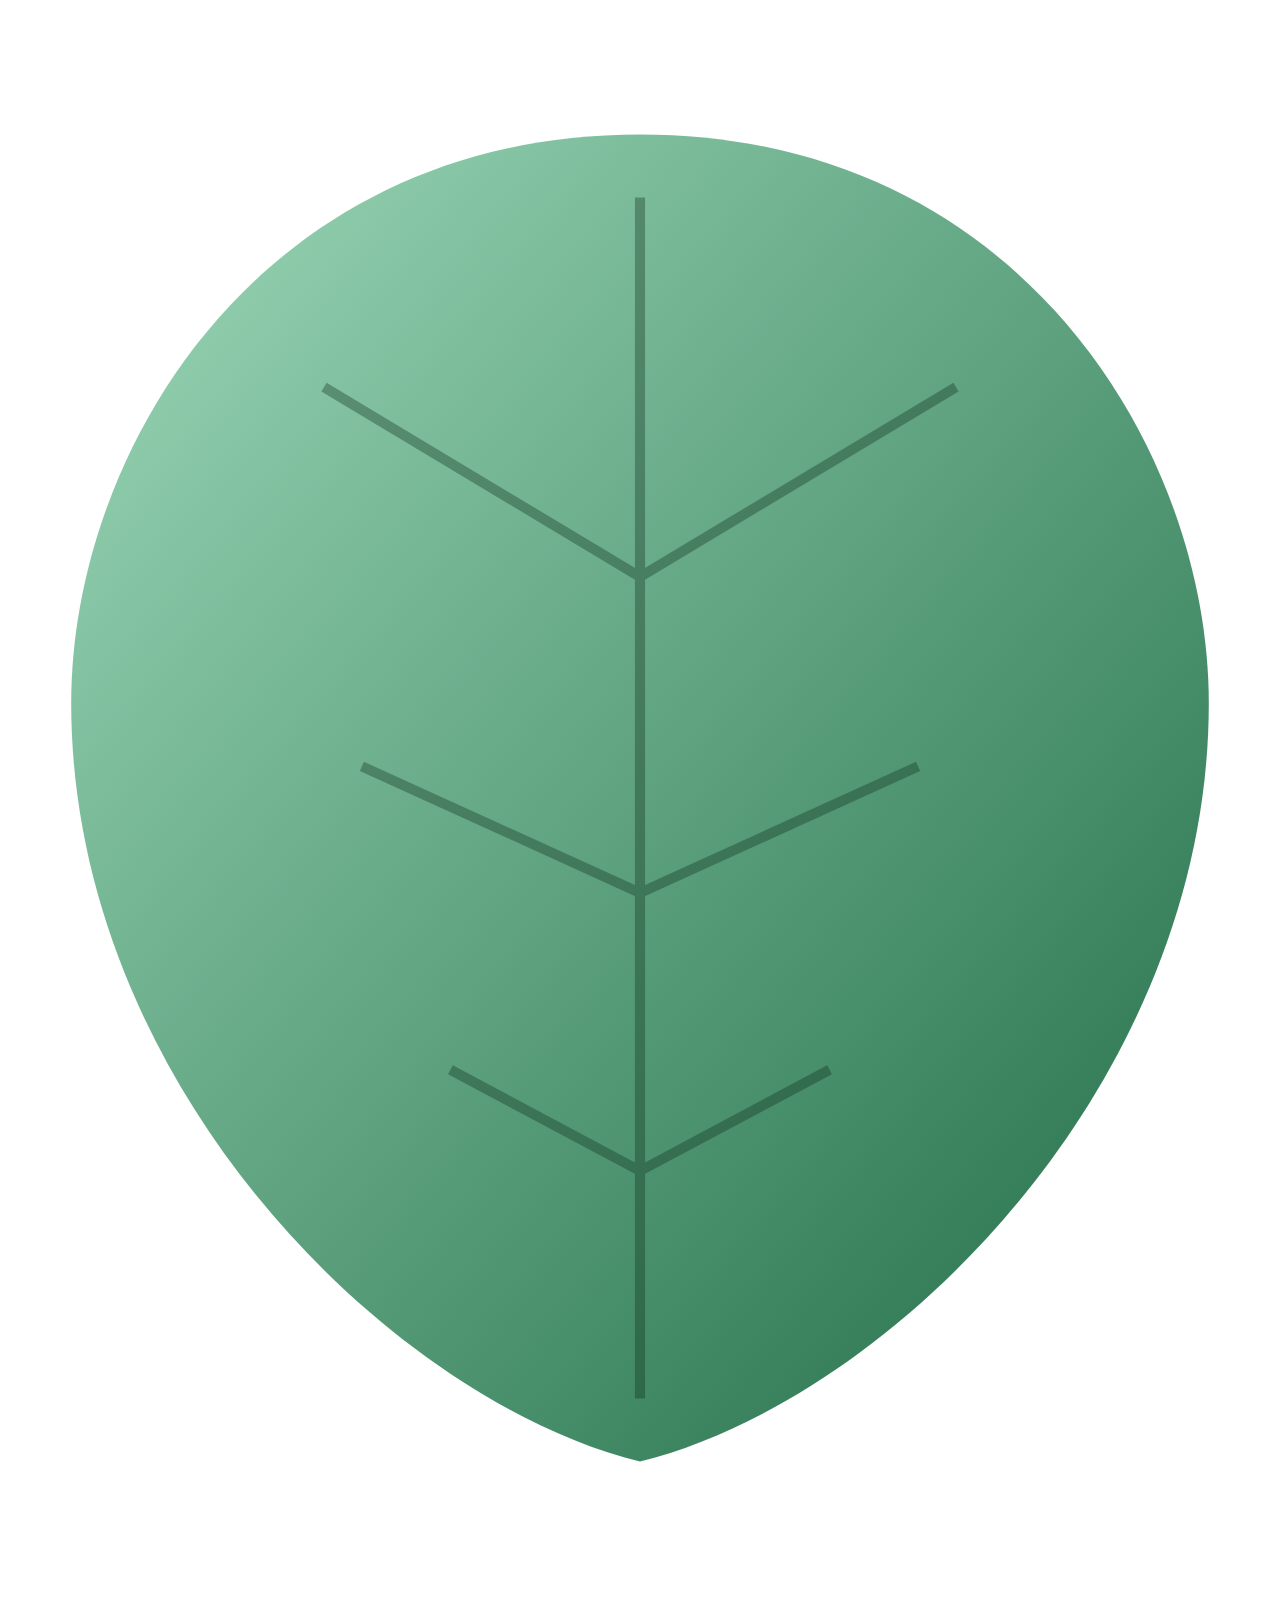
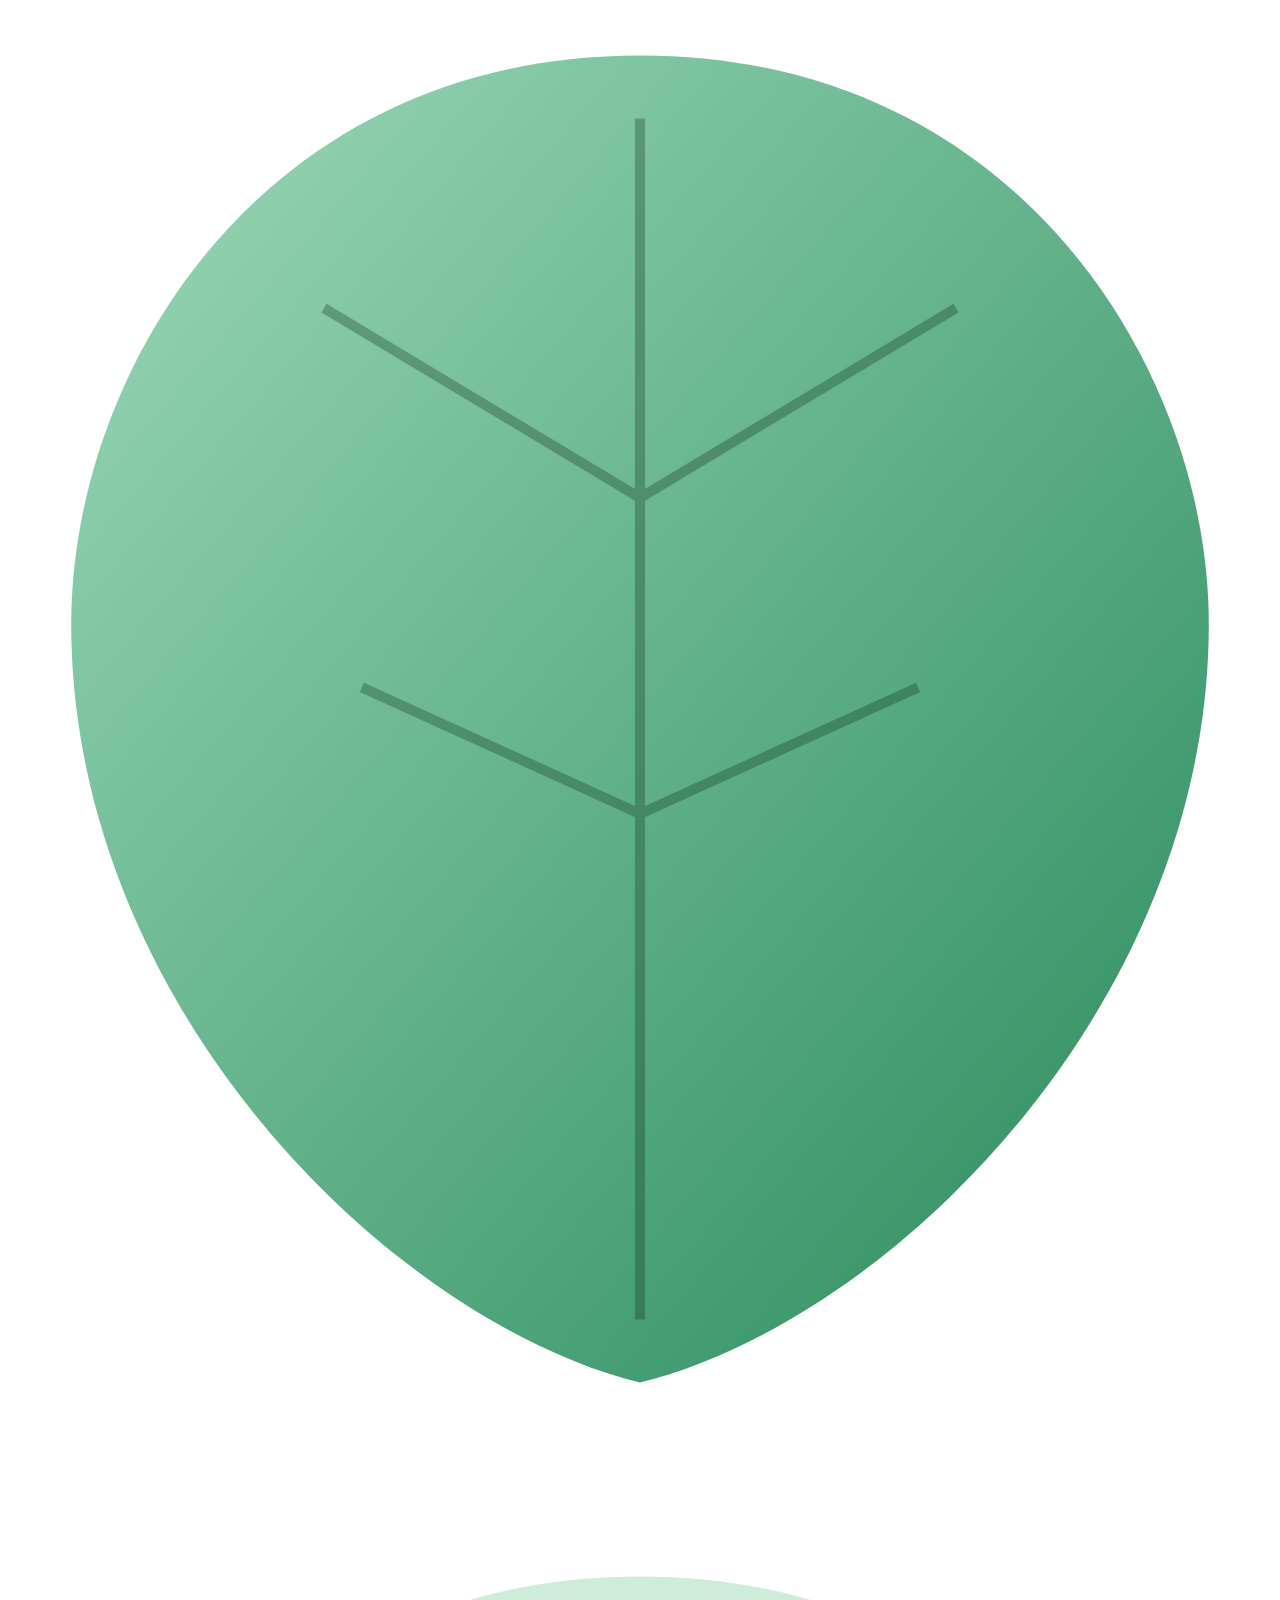
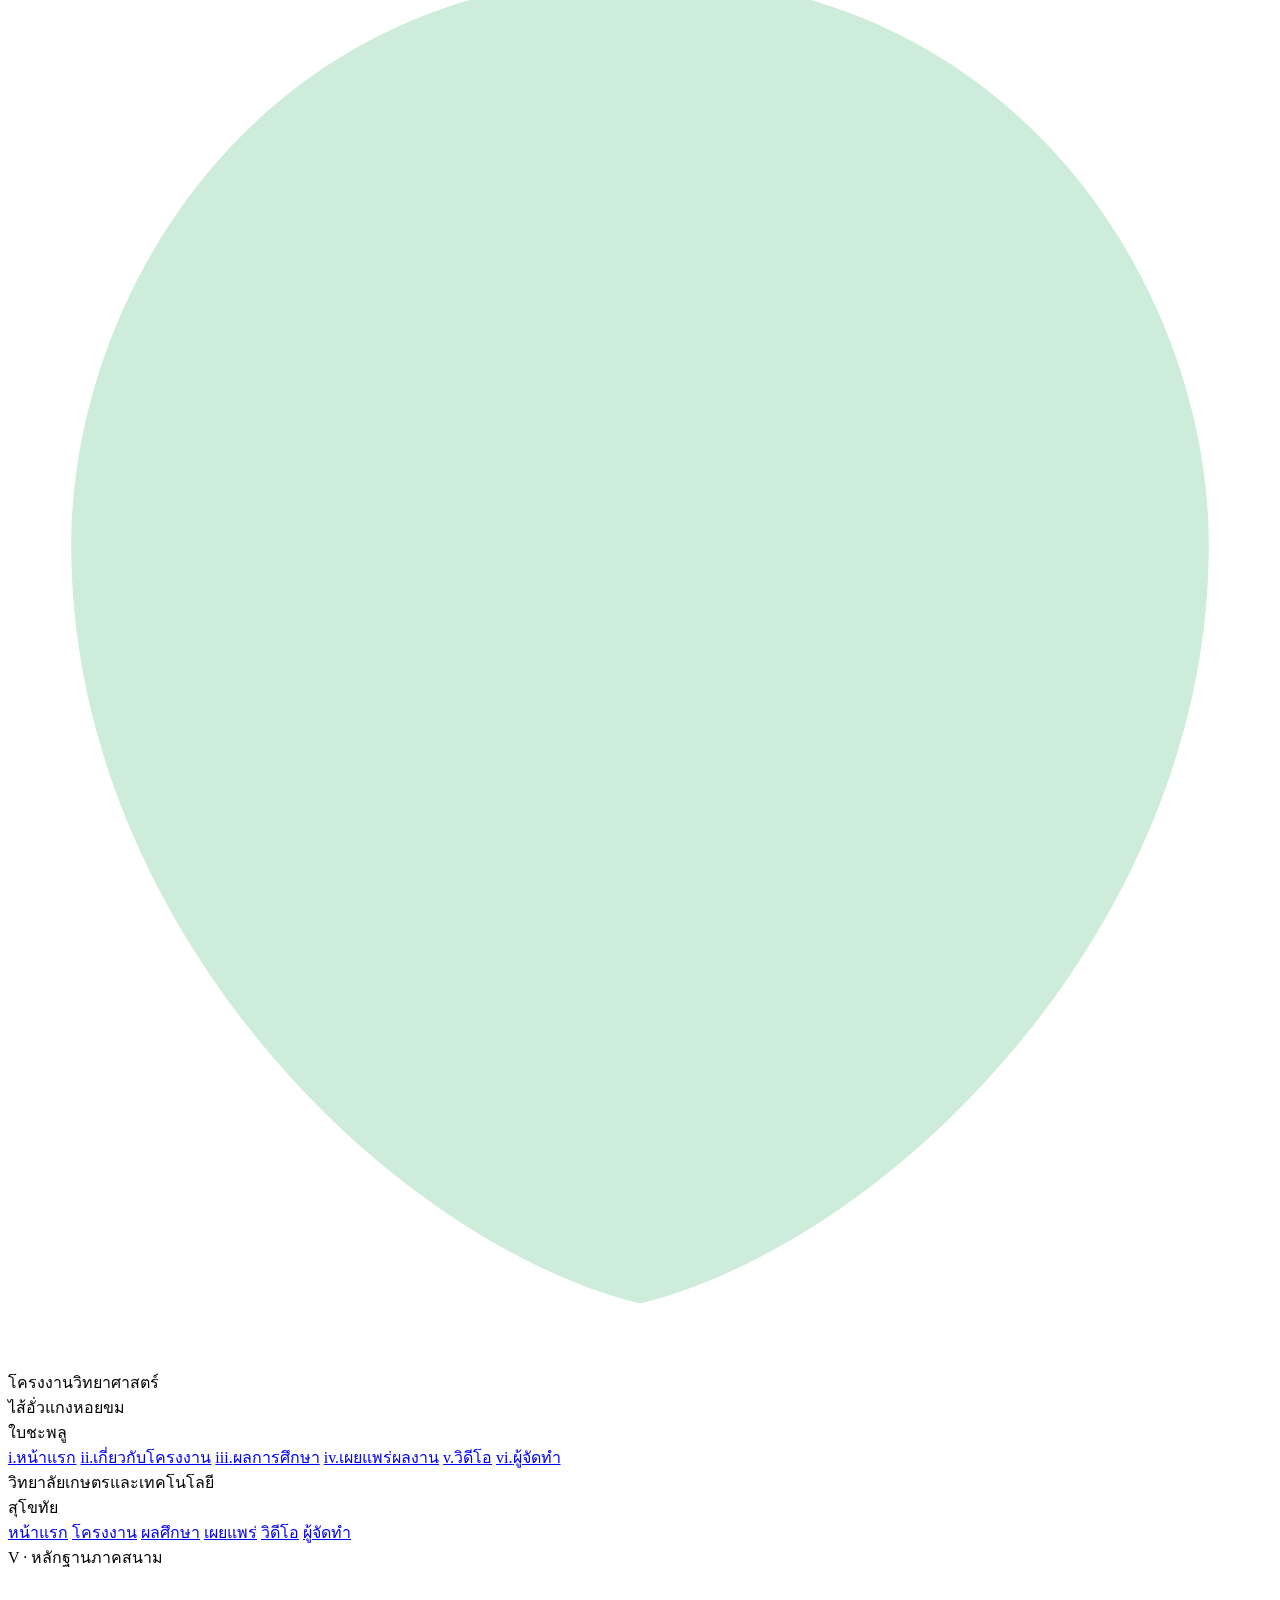
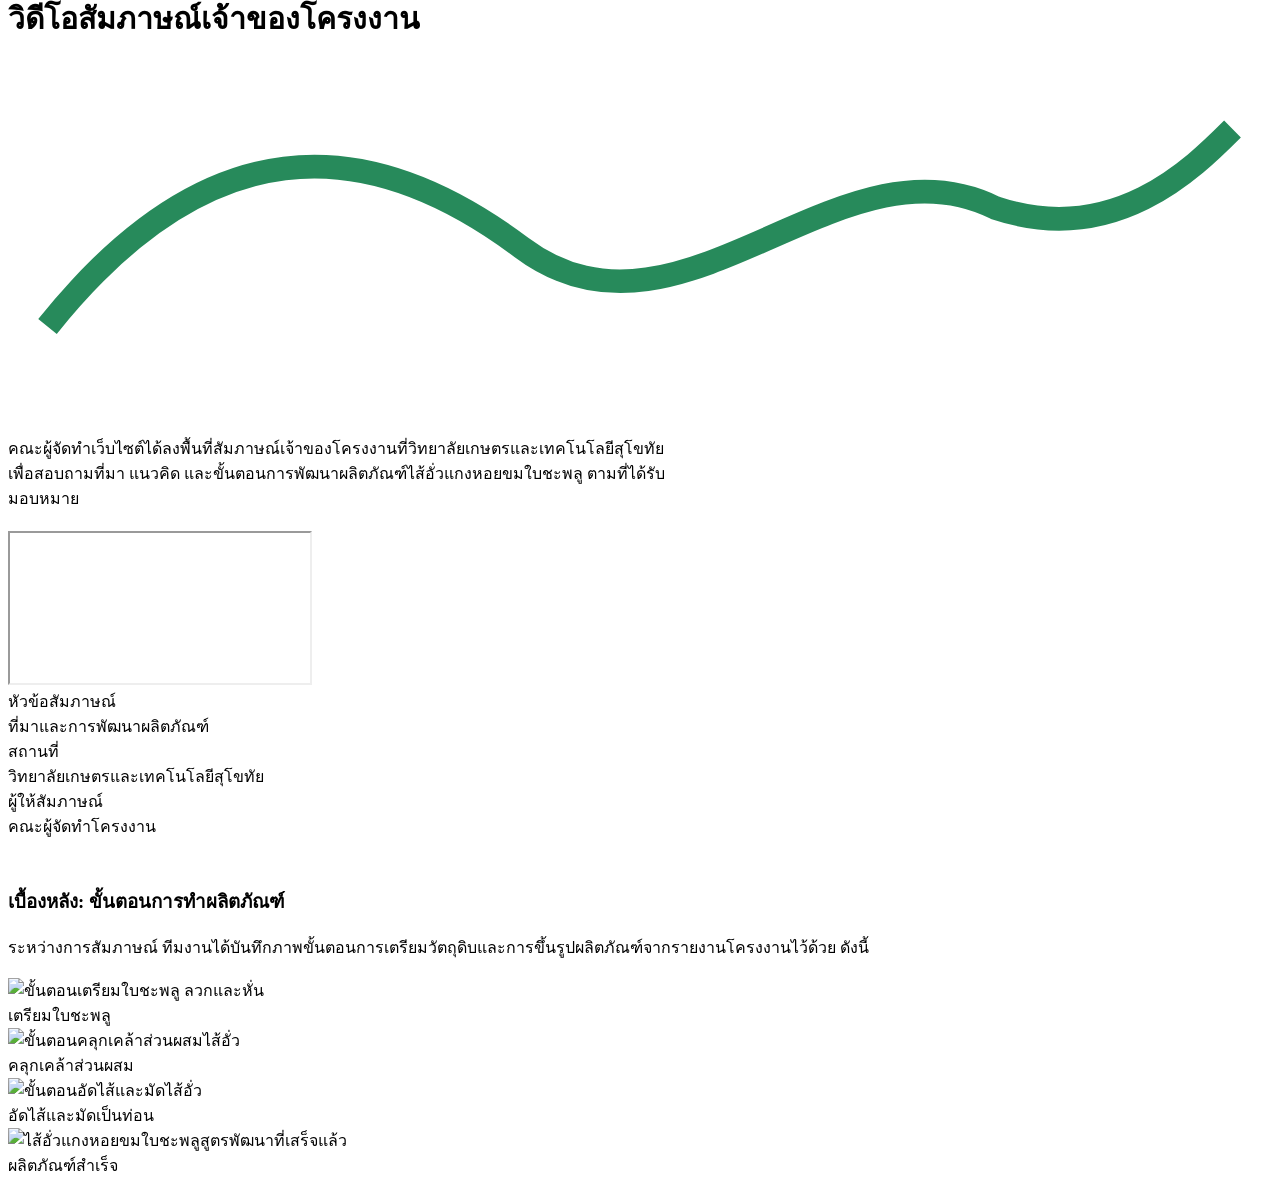
==== video.html @ ed84343a "Add files via upload" ====
<!DOCTYPE html>
<html lang="th">
<head>
<meta charset="UTF-8">
<meta name="viewport" content="width=device-width, initial-scale=1.0">
<title>วิดีโอสัมภาษณ์ — การพัฒนาผลิตภัณฑ์ไส้อั่วแกงหอยขมใบชะพลู</title>
<link rel="preconnect" href="https://fonts.googleapis.com">
<link rel="preconnect" href="https://fonts.gstatic.com" crossorigin>
<link rel="icon" href="images/logo.png" type="image/png">
<link href="https://fonts.googleapis.com/css2?family=Taviraj:wght@300;400;500;600&family=Sarabun:wght@300;400;500;600&family=Cormorant+Garamond:ital@1&display=swap" rel="stylesheet">
<link rel="stylesheet" href="css/style.css">
</head>
<body>

<div class="bg-wash"></div>

<div class="leaf-field">
  <svg class="leaf l1" viewBox="0 0 100 120" xmlns="http://www.w3.org/2000/svg">
    <defs><linearGradient id="lg1" x1="0" y1="0" x2="1" y2="1">
      <stop offset="0%" stop-color="#9dd9ba"/><stop offset="100%" stop-color="#1f6b45"/>
    </linearGradient></defs>
    <path d="M50,10 C20,10 5,35 5,55 C5,85 30,110 50,115 C70,110 95,85 95,55 C95,35 80,10 50,10 Z" fill="url(#lg1)"/>
    <path d="M50,15 L50,110 M50,45 L25,30 M50,45 L75,30 M50,70 L28,60 M50,70 L72,60 M50,92 L35,84 M50,92 L65,84" stroke="#0c2b1c" stroke-width="0.8" fill="none" opacity="0.35"/>
  </svg>
  <svg class="leaf l2" viewBox="0 0 100 120" xmlns="http://www.w3.org/2000/svg">
    <defs><linearGradient id="lg2" x1="0" y1="0" x2="1" y2="1">
      <stop offset="0%" stop-color="#9dd9ba"/><stop offset="100%" stop-color="#278a5b"/>
    </linearGradient></defs>
    <path d="M50,10 C20,10 5,35 5,55 C5,85 30,110 50,115 C70,110 95,85 95,55 C95,35 80,10 50,10 Z" fill="url(#lg2)"/>
    <path d="M50,15 L50,110 M50,45 L25,30 M50,45 L75,30 M50,70 L28,60 M50,70 L72,60" stroke="#0c2b1c" stroke-width="0.8" fill="none" opacity="0.3"/>
  </svg>
  <svg class="leaf l3" viewBox="0 0 100 120" xmlns="http://www.w3.org/2000/svg">
    <path d="M50,10 C20,10 5,35 5,55 C5,85 30,110 50,115 C70,110 95,85 95,55 C95,35 80,10 50,10 Z" fill="#cdecda"/>
  </svg>
</div>

<div class="shell">
  <nav class="rail">
    <div class="brand">
      <div class="brand-mark">โครงงานวิทยาศาสตร์</div>
      <div class="brand-name">ไส้อั่วแกงหอยขม<br>ใบชะพลู</div>
    </div>
    <div class="nav">
      <a class="nav-item" href="index.html"><span class="idx">i.</span>หน้าแรก</a>
      <a class="nav-item" href="about.html"><span class="idx">ii.</span>เกี่ยวกับโครงงาน</a>
      <a class="nav-item" href="results.html"><span class="idx">iii.</span>ผลการศึกษา</a>
      <a class="nav-item" href="exhibition.html"><span class="idx">iv.</span>เผยแพร่ผลงาน</a>
      <a class="nav-item" href="video.html"><span class="idx">v.</span>วิดีโอ</a>
      <a class="nav-item" href="credits.html"><span class="idx">vi.</span>ผู้จัดทำ</a>
    </div>
    <div class="rail-foot">วิทยาลัยเกษตรและเทคโนโลยี<br>สุโขทัย</div>
  </nav>

  <div class="mobile-nav">
    <a href="index.html"><span class="dot"></span>หน้าแรก</a>
    <a href="about.html"><span class="dot"></span>โครงงาน</a>
    <a href="results.html"><span class="dot"></span>ผลศึกษา</a>
    <a href="exhibition.html"><span class="dot"></span>เผยแพร่</a>
    <a href="video.html"><span class="dot"></span>วิดีโอ</a>
    <a href="credits.html"><span class="dot"></span>ผู้จัดทำ</a>
  </div>

  <main class="main">
    <section class="page">
      <div class="eyebrow">V · หลักฐานภาคสนาม</div>
      <h2 style="font-size:30px;margin-bottom:8px;">วิดีโอสัมภาษณ์เจ้าของโครงงาน</h2>
      <div class="vine"><svg viewBox="0 0 64 18"><path d="M2,14 C10,4 18,4 26,10 C34,16 42,4 50,8 C56,10 60,6 62,4" stroke="#278a5b" stroke-width="1.2" fill="none"/></svg><div class="rule"></div></div>
      <p style="margin-top:26px;max-width:680px;">คณะผู้จัดทำเว็บไซต์ได้ลงพื้นที่สัมภาษณ์เจ้าของโครงงานที่วิทยาลัยเกษตรและเทคโนโลยีสุโขทัย เพื่อสอบถามที่มา แนวคิด และขั้นตอนการพัฒนาผลิตภัณฑ์ไส้อั่วแกงหอยขมใบชะพลู ตามที่ได้รับมอบหมาย</p>

      <div class="video-wrap" style="margin-top:20px;">
        <iframe src="https://www.youtube.com/embed/HbQlvgHw2xU" title="วิดีโอสัมภาษณ์ — ไส้อั่วแกงหอยขมใบชะพลู" allow="accelerometer; autoplay; clipboard-write; encrypted-media; gyroscope; picture-in-picture" allowfullscreen></iframe>
      </div>

      <div class="video-meta">
        <div class="meta-box"><div class="lbl">หัวข้อสัมภาษณ์</div><div class="val">ที่มาและการพัฒนาผลิตภัณฑ์</div></div>
        <div class="meta-box"><div class="lbl">สถานที่</div><div class="val">วิทยาลัยเกษตรและเทคโนโลยีสุโขทัย</div></div>
        <div class="meta-box"><div class="lbl">ผู้ให้สัมภาษณ์</div><div class="val">คณะผู้จัดทำโครงงาน</div></div>
      </div>

      <div class="section" style="margin-top:48px;">
        <div class="section-head"><h3>เบื้องหลัง: ขั้นตอนการทำผลิตภัณฑ์</h3></div>
        <p>ระหว่างการสัมภาษณ์ ทีมงานได้บันทึกภาพขั้นตอนการเตรียมวัตถุดิบและการขึ้นรูปผลิตภัณฑ์จากรายงานโครงงานไว้ด้วย ดังนี้</p>
        <div class="img-row" style="margin-top:18px;">
          <div class="figure"><img src="images/prep-leaf.png" alt="ขั้นตอนเตรียมใบชะพลู ลวกและหั่น"><div class="cap">เตรียมใบชะพลู</div></div>
          <div class="figure"><img src="images/prep-mix.png" alt="ขั้นตอนคลุกเคล้าส่วนผสมไส้อั่ว"><div class="cap">คลุกเคล้าส่วนผสม</div></div>
          <div class="figure"><img src="images/prep-stuff.png" alt="ขั้นตอนอัดไส้และมัดไส้อั่ว"><div class="cap">อัดไส้และมัดเป็นท่อน</div></div>
          <div class="figure"><img src="images/prep-result.png" alt="ไส้อั่วแกงหอยขมใบชะพลูสูตรพัฒนาที่เสร็จแล้ว"><div class="cap">ผลิตภัณฑ์สำเร็จ</div></div>
        </div>
      </div>
    </section>
  </main>
</div>

<script src="js/main.js"></script>
</body>
</html>
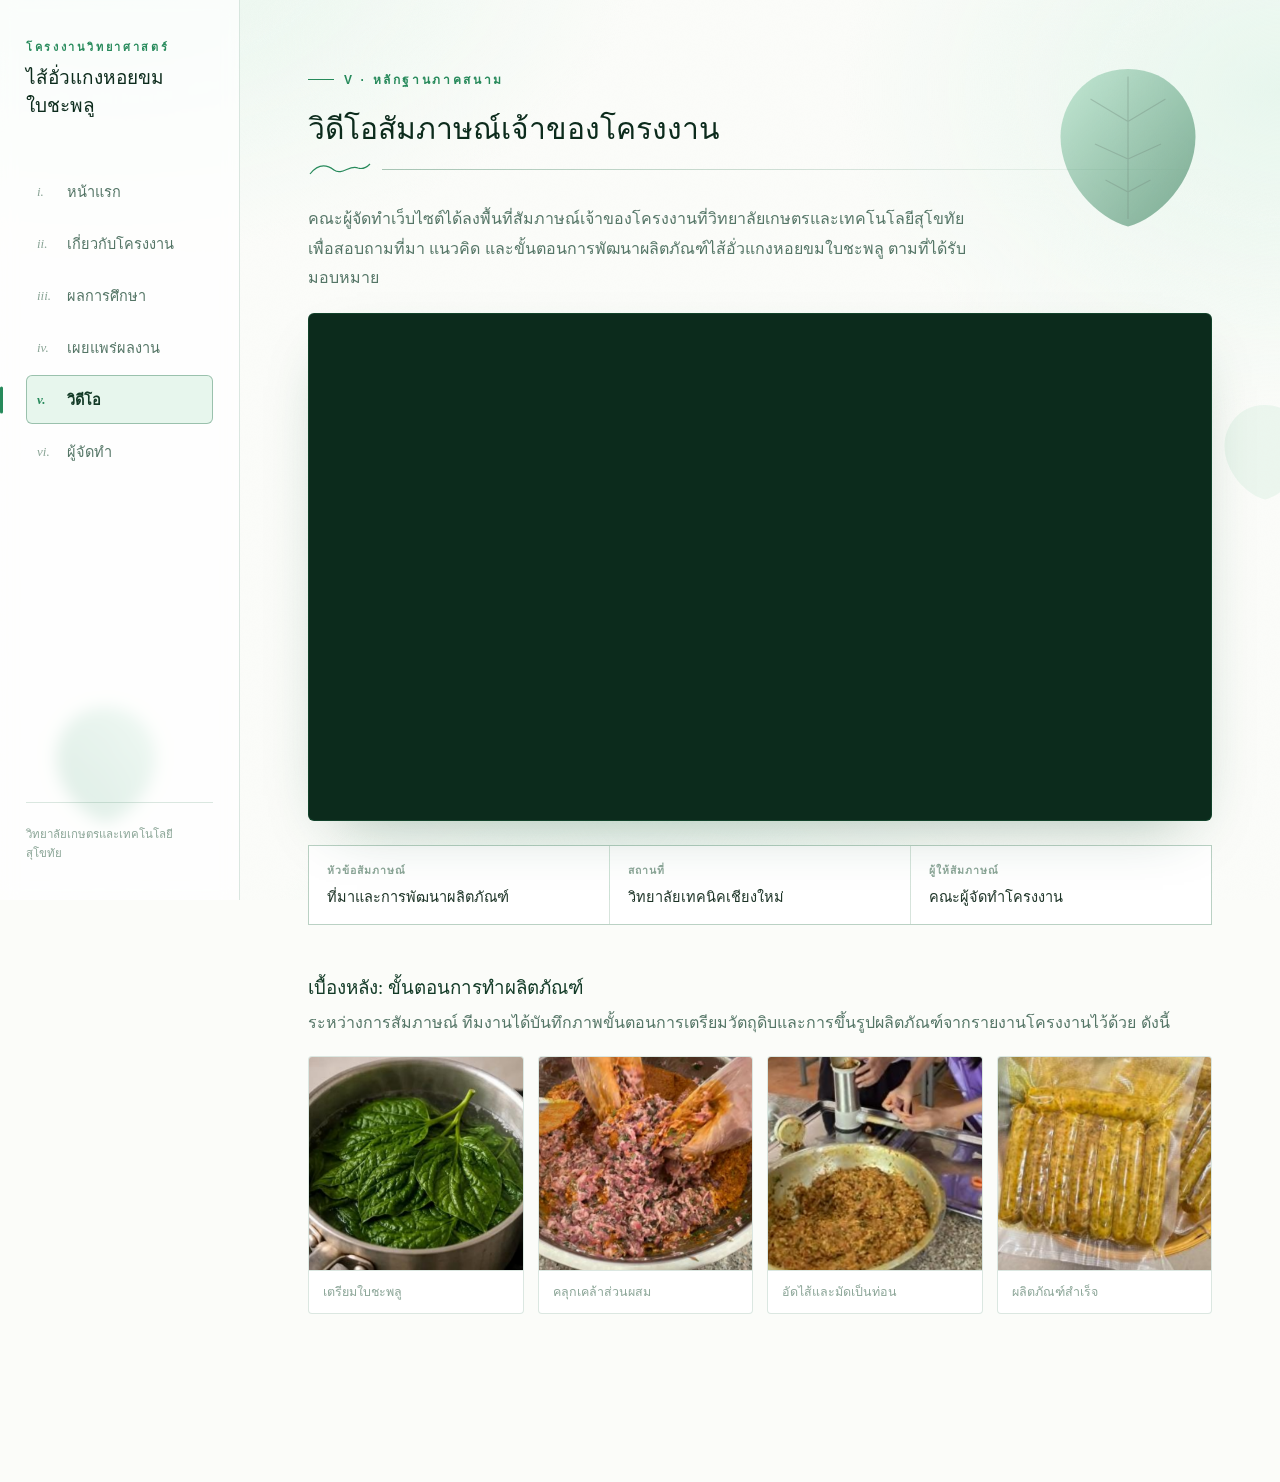
==== commit 8882c8ad: "Update video.html" ====
--- a/video.html
+++ b/video.html
@@ -73,7 +73,7 @@
 
       <div class="video-meta">
         <div class="meta-box"><div class="lbl">หัวข้อสัมภาษณ์</div><div class="val">ที่มาและการพัฒนาผลิตภัณฑ์</div></div>
-        <div class="meta-box"><div class="lbl">สถานที่</div><div class="val">วิทยาลัยเกษตรและเทคโนโลยีสุโขทัย</div></div>
+        <div class="meta-box"><div class="lbl">สถานที่</div><div class="val">วิทยาลัยเทคนิคเชียงใหม่</div></div>
         <div class="meta-box"><div class="lbl">ผู้ให้สัมภาษณ์</div><div class="val">คณะผู้จัดทำโครงงาน</div></div>
       </div>
 
--- a/css/style.css
+++ b/css/style.css
@@ -0,0 +1,359 @@
+:root{
+  --white:#ffffff;
+  --cream:#f8faf5;
+  --paper:#fbfcf9;
+  --green-950:#0c2b1c;
+  --green-900:#123a26;
+  --green-800:#175232;
+  --green-700:#1f6b45;
+  --green-600:#278a5b;
+  --green-500:#3fa873;
+  --green-400:#6cc296;
+  --green-300:#9dd9ba;
+  --green-200:#cdecda;
+  --green-100:#e7f6ed;
+  --text:#1c3326;
+  --text-muted:#547566;
+  --text-faint:#8ba597;
+  --line:rgba(31,107,69,.16);
+  --line-strong:rgba(31,107,69,.38);
+  --font-display:'Taviraj', 'Noto Serif Thai', serif;
+  --font-body:'Sarabun', 'Noto Sans Thai', sans-serif;
+  --font-accent:'Cormorant Garamond', 'Taviraj', serif;
+}
+*{margin:0;padding:0;box-sizing:border-box;}
+html{scroll-behavior:smooth;}
+body{
+  background:var(--paper);
+  color:var(--text);
+  font-family:var(--font-body);
+  overflow-x:hidden;
+  min-height:100vh;
+}
+::selection{background:var(--green-300);color:var(--green-950);}
+
+/* subtle paper texture + soft green wash */
+.bg-wash{position:fixed;inset:0;z-index:0;pointer-events:none;overflow:hidden;background:
+  radial-gradient(ellipse 900px 500px at 8% -5%, var(--green-100), transparent 60%),
+  radial-gradient(ellipse 800px 600px at 100% 10%, var(--green-100), transparent 55%),
+  radial-gradient(ellipse 700px 500px at 50% 110%, var(--green-100), transparent 55%);
+}
+.bg-wash::after{
+  content:'';position:absolute;inset:0;opacity:.4;
+  background-image:url("data:image/svg+xml,%3Csvg xmlns='http://www.w3.org/2000/svg' width='140' height='140'%3E%3Cfilter id='n'%3E%3CfeTurbulence type='fractalNoise' baseFrequency='0.85' numOctaves='2' stitchTiles='stitch'/%3E%3C/filter%3E%3Crect width='100%25' height='100%25' filter='url(%23n)' opacity='0.025'/%3E%3C/svg%3E");
+}
+
+/* ---------- decorative leaf (chaphlu / wild betel leaf) ---------- */
+.leaf-field{position:fixed;inset:0;z-index:0;pointer-events:none;overflow:hidden;}
+.leaf{position:absolute;transform-origin:50% 15%;animation:sway 6.5s ease-in-out infinite;opacity:.55;}
+.leaf.l1{top:6%;right:6%;width:150px;animation-duration:7.5s;}
+.leaf.l2{bottom:8%;left:4%;width:110px;animation-duration:6s;animation-delay:.6s;transform:scaleX(-1);}
+.leaf.l3{top:44%;right:-30px;width:90px;animation-duration:8.5s;animation-delay:1.2s;opacity:.35;}
+@keyframes sway{
+  0%,100%{transform:rotate(-4deg);}
+  50%{transform:rotate(5deg);}
+}
+.leaf.l2{animation-name:sway2;}
+@keyframes sway2{
+  0%,100%{transform:scaleX(-1) rotate(-5deg);}
+  50%{transform:scaleX(-1) rotate(4deg);}
+}
+
+/* small vine divider used under section headings */
+.vine{display:flex;align-items:center;gap:10px;margin:6px 0 22px;}
+.vine svg{width:64px;height:18px;flex-shrink:0;}
+.vine .rule{flex:1;height:1px;background:linear-gradient(90deg, var(--line-strong), transparent);}
+
+/* ---------- layout shell ---------- */
+.shell{position:relative;z-index:2;display:flex;min-height:100vh;}
+
+.rail{
+  width:240px;flex-shrink:0;
+  border-right:1px solid var(--line);
+  padding:38px 26px;
+  display:flex;flex-direction:column;
+  position:fixed;top:0;left:0;height:100vh;
+  background:rgba(255,255,255,.72);
+  backdrop-filter:blur(8px);
+  z-index:10;
+}
+.brand{margin-bottom:48px;}
+.brand-mark{
+  font-family:var(--font-body);font-size:11px;letter-spacing:.24em;
+  color:var(--green-600);text-transform:uppercase;font-weight:600;
+}
+.brand-name{
+  font-family:var(--font-display);font-weight:500;font-size:19px;
+  margin-top:8px;line-height:1.45;color:var(--green-950);
+}
+.nav{display:flex;flex-direction:column;gap:3px;flex:1;}
+.nav-item{
+  display:flex;align-items:center;gap:12px;
+  padding:12px 10px;border-radius:6px;cursor:pointer;
+  color:var(--text-muted);font-size:14.5px;
+  border:1px solid transparent;
+  transition:all .25s ease;
+  position:relative;
+  text-decoration:none;
+}
+.nav-item .idx{font-family:var(--font-accent);font-style:italic;font-size:13px;color:var(--text-faint);width:18px;}
+.nav-item:hover{color:var(--green-800);background:var(--green-100);}
+.nav-item.active{
+  color:var(--green-900);background:var(--green-100);
+  border-color:var(--line-strong);font-weight:600;
+}
+.nav-item.active .idx{color:var(--green-600);}
+.nav-item.active::before{
+  content:'';position:absolute;left:-27px;top:50%;transform:translateY(-50%);
+  width:3px;height:58%;background:var(--green-600);border-radius:2px;
+}
+.rail-foot{
+  font-family:var(--font-body);font-size:11.5px;color:var(--text-faint);
+  padding-top:22px;border-top:1px solid var(--line);line-height:1.6;
+}
+
+.mobile-nav{
+  display:none;position:fixed;bottom:0;left:0;right:0;z-index:20;
+  background:rgba(255,255,255,.94);backdrop-filter:blur(10px);
+  border-top:1px solid var(--line);
+  padding:8px 6px calc(8px + env(safe-area-inset-bottom));
+  justify-content:flex-start;overflow-x:auto;
+  -webkit-overflow-scrolling:touch;
+}
+.mobile-nav a{
+  background:none;border:none;color:var(--text-faint);
+  font-family:var(--font-body);font-size:10.5px;
+  display:flex;flex-direction:column;align-items:center;gap:4px;
+  padding:6px 10px;cursor:pointer;text-decoration:none;flex-shrink:0;
+  white-space:nowrap;
+}
+.mobile-nav a .dot{width:6px;height:6px;border-radius:50%;background:var(--text-faint);}
+.mobile-nav a.active{color:var(--green-700);}
+.mobile-nav a.active .dot{background:var(--green-600);}
+
+.main{margin-left:240px;flex:1;min-height:100vh;position:relative;}
+.page{padding:70px 68px 110px;max-width:1140px;animation:fadeUp .55s ease both;}
+@keyframes fadeUp{from{opacity:0;transform:translateY(14px);}to{opacity:1;transform:translateY(0);}}
+
+.eyebrow{
+  font-family:var(--font-body);font-size:12px;letter-spacing:.22em;
+  color:var(--green-600);text-transform:uppercase;font-weight:600;
+  display:flex;align-items:center;gap:10px;margin-bottom:16px;
+}
+.eyebrow::before{content:'';width:26px;height:1px;background:var(--green-600);}
+
+h1{font-family:var(--font-display);font-weight:500;color:var(--green-950);letter-spacing:-.01em;}
+h2{font-family:var(--font-display);font-weight:500;color:var(--green-950);}
+h3{font-family:var(--font-display);font-weight:500;color:var(--green-900);}
+p{color:var(--text-muted);line-height:1.85;}
+
+.edit{
+  position:relative;
+  border:1px dashed var(--line-strong);
+  border-radius:8px;
+  padding:16px 18px;
+  background:var(--green-100);
+}
+.edit::before{
+  content:attr(data-tag);
+  position:absolute;top:-11px;left:14px;
+  background:var(--paper);
+  padding:0 8px;
+  font-family:var(--font-body);
+  font-size:10.5px;letter-spacing:.08em;font-weight:600;
+  color:var(--green-700);
+  text-transform:uppercase;
+}
+.edit p, .edit li{color:var(--text-faint);font-style:italic;}
+
+/* ---------- PAGE 1 : HOME ---------- */
+.hero{padding-top:36px;display:flex;flex-direction:column;gap:24px;max-width:740px;position:relative;}
+.hero h1{font-size:44px;line-height:1.35;}
+.hero .subtitle{font-family:var(--font-accent);font-style:italic;font-size:19px;color:var(--green-700);}
+.hero .school{font-size:14.5px;color:var(--text-muted);}
+.cta-row{display:flex;gap:14px;align-items:center;margin-top:8px;flex-wrap:wrap;}
+.btn{
+  font-family:var(--font-body);font-weight:600;font-size:14.5px;
+  padding:13px 28px;border-radius:2px;cursor:pointer;border:1px solid transparent;
+  display:inline-flex;align-items:center;gap:8px;
+  transition:all .25s ease;
+  text-decoration:none;
+}
+.btn-primary{
+  background:var(--green-700);color:#fff;
+}
+.btn-primary:hover{background:var(--green-800);}
+.btn-ghost{
+  background:transparent;border:1px solid var(--line-strong);color:var(--green-800);
+}
+.btn-ghost:hover{background:var(--green-100);}
+
+.stat-row{display:grid;grid-template-columns:repeat(3,1fr);gap:1px;margin-top:56px;max-width:820px;background:var(--line);border:1px solid var(--line);}
+.stat-card{padding:24px 20px;background:var(--white);}
+.stat-card .num{font-family:var(--font-display);font-size:32px;color:var(--green-700);font-weight:500;}
+.stat-card .label{font-size:12.5px;color:var(--text-faint);margin-top:4px;}
+
+/* ---------- PAGE 2 ---------- */
+.section{margin-bottom:58px;}
+.section-head{margin-bottom:6px;}
+.steps{display:flex;flex-direction:column;gap:0;border-left:1px solid var(--line-strong);margin-left:8px;}
+.step{position:relative;padding:0 0 28px 26px;}
+.step:last-child{padding-bottom:0;}
+.step::before{
+  content:attr(data-n);position:absolute;left:-11px;top:0;
+  width:20px;height:20px;border-radius:50%;
+  background:var(--paper);border:1px solid var(--green-600);
+  color:var(--green-700);font-family:var(--font-accent);font-style:italic;font-size:12px;
+  display:flex;align-items:center;justify-content:center;
+}
+.step h4{font-family:var(--font-display);color:var(--green-900);font-weight:500;margin-bottom:4px;font-size:16.5px;}
+.card-grid{display:grid;grid-template-columns:repeat(auto-fill,minmax(230px,1fr));gap:18px;}
+.person-card{
+  border:1px solid var(--line);border-radius:4px;padding:22px;
+  background:var(--white);
+}
+.person-card .p-name{font-family:var(--font-display);color:var(--green-950);font-size:16px;}
+.person-card .p-role{font-size:12.5px;color:var(--text-faint);margin-top:3px;}
+.avatar{
+  width:42px;height:42px;border-radius:50%;
+  background:var(--green-100);border:1px solid var(--line-strong);
+  display:flex;align-items:center;justify-content:center;
+  font-family:var(--font-display);color:var(--green-700);font-size:13px;margin-bottom:12px;
+}
+.quote-block{
+  border-left:3px solid var(--green-600);
+  padding:8px 0 8px 24px;margin:8px 0;position:relative;
+}
+.quote-block .mark{
+  font-family:var(--font-accent);font-size:52px;color:var(--green-300);
+  position:absolute;left:-4px;top:-22px;
+}
+.quote-block .quote-text{color:var(--green-900);font-family:var(--font-accent);font-style:italic;font-size:19px;line-height:1.6;}
+.quote-block .quote-who{margin-top:8px;font-size:13px;color:var(--text-muted);}
+ul.plain{list-style:none;display:flex;flex-direction:column;gap:11px;}
+ul.plain li{position:relative;padding-left:20px;color:var(--text-muted);line-height:1.75;}
+ul.plain li::before{content:'❧';position:absolute;left:0;color:var(--green-600);font-size:13px;top:2px;}
+
+/* ---------- PAGE 3 : VIDEO ---------- */
+.video-wrap{
+  border:1px solid var(--line-strong);border-radius:6px;overflow:hidden;
+  aspect-ratio:16/9;background:var(--green-950);
+  display:flex;align-items:center;justify-content:center;position:relative;
+  box-shadow:0 24px 60px -28px rgba(23,82,50,.4);
+}
+.video-wrap iframe{width:100%;height:100%;border:none;}
+.timeline{display:flex;flex-direction:column;gap:10px;margin-top:22px;}
+.tl-item{
+  display:flex;gap:16px;align-items:baseline;
+  padding:13px 18px;border-radius:4px;border:1px solid var(--line);
+  background:var(--white);
+}
+.tl-time{font-family:var(--font-accent);font-style:italic;color:var(--green-700);font-size:14px;min-width:56px;}
+.video-meta{display:grid;grid-template-columns:repeat(3,1fr);gap:1px;margin-top:24px;background:var(--line);border:1px solid var(--line);}
+.meta-box{padding:16px 18px;background:var(--white);}
+.meta-box .lbl{font-family:var(--font-body);font-size:10.5px;color:var(--text-faint);text-transform:uppercase;letter-spacing:.1em;font-weight:600;}
+.meta-box .val{margin-top:6px;color:var(--text);font-size:14.5px;}
+
+/* ---------- PAGE 4 : CREDITS ---------- */
+.team-card{
+  border:1px solid var(--line);border-radius:4px;padding:26px;
+  background:var(--white);
+  display:flex;flex-direction:column;gap:9px;
+}
+.team-card .avatar{width:52px;height:52px;font-size:16px;}
+.team-card .role{font-family:var(--font-body);font-size:11px;color:var(--green-600);text-transform:uppercase;letter-spacing:.08em;font-weight:600;}
+.team-card .name{font-family:var(--font-display);font-size:18px;color:var(--green-950);}
+.team-card .sub{font-size:12.5px;color:var(--text-faint);}
+.divider{height:1px;background:var(--line);margin:58px 0;}
+.footer-note{text-align:center;color:var(--text-faint);font-size:12.5px;font-family:var(--font-body);margin-top:70px;}
+
+/* ---------- images / figures ---------- */
+.figure{border:1px solid var(--line);border-radius:4px;overflow:hidden;background:var(--white);}
+.figure img{width:100%;display:block;aspect-ratio:4/3;object-fit:cover;}
+.figure .cap{padding:11px 14px;font-size:12.5px;color:var(--text-faint);border-top:1px solid var(--line);}
+.figure.wide img{aspect-ratio:21/9;}
+.figure.tall img{aspect-ratio:3/4;}
+
+.hero-photo{
+  border:1px solid var(--line-strong);border-radius:6px;overflow:hidden;
+  box-shadow:0 24px 60px -28px rgba(23,82,50,.35);margin-top:8px;
+}
+.hero-photo img{width:100%;display:block;aspect-ratio:16/9;object-fit:cover;}
+
+.gallery-grid{display:grid;grid-template-columns:repeat(auto-fill,minmax(230px,1fr));gap:18px;}
+
+.img-row{display:grid;grid-template-columns:repeat(4,1fr);gap:14px;}
+.img-row .figure img{aspect-ratio:1/1;}
+
+/* ---------- formula comparison ---------- */
+.formula-grid{display:grid;grid-template-columns:repeat(3,1fr);gap:18px;}
+.formula-card{
+  border:1px solid var(--line);border-radius:4px;overflow:hidden;background:var(--white);
+  position:relative;
+}
+.formula-card.best{border:1px solid var(--green-600);box-shadow:0 0 0 1px var(--green-600);}
+.formula-card .badge{
+  position:absolute;top:10px;right:10px;z-index:2;
+  background:var(--green-700);color:#fff;font-size:10.5px;font-weight:600;
+  padding:4px 10px;border-radius:999px;letter-spacing:.04em;
+}
+.formula-card img{width:100%;aspect-ratio:4/3;object-fit:cover;display:block;}
+.formula-card .body{padding:16px 18px;}
+.formula-card .pct{font-family:var(--font-display);font-size:22px;color:var(--green-800);}
+.formula-card .desc{font-size:12.5px;color:var(--text-faint);margin-top:4px;line-height:1.6;}
+.formula-card .score{font-size:12px;color:var(--green-700);margin-top:8px;font-weight:600;}
+
+/* bar chart */
+.bar-chart{display:flex;flex-direction:column;gap:14px;margin-top:20px;}
+.bar-row .bar-label{font-size:13px;color:var(--text-muted);margin-bottom:6px;}
+.bar-set{display:flex;flex-direction:column;gap:5px;}
+.bar-track{display:flex;align-items:center;gap:10px;}
+.bar-track .name{width:70px;font-size:11.5px;color:var(--text-faint);flex-shrink:0;}
+.bar-track .track{flex:1;height:9px;background:var(--green-100);border-radius:5px;overflow:hidden;}
+.bar-track .fill{height:100%;border-radius:5px;background:var(--green-300);}
+.bar-track.win .fill{background:var(--green-600);}
+.bar-track .val{width:34px;text-align:right;font-family:var(--font-accent);font-style:italic;font-size:12.5px;color:var(--text-muted);}
+
+/* stat highlight strip */
+.highlight-strip{
+  display:grid;grid-template-columns:repeat(3,1fr);gap:1px;background:var(--line);
+  border:1px solid var(--line);margin:28px 0;
+}
+.highlight-strip .cell{background:var(--white);padding:22px 20px;}
+.highlight-strip .cell .n{font-family:var(--font-display);font-size:26px;color:var(--green-700);}
+.highlight-strip .cell .l{font-size:12px;color:var(--text-faint);margin-top:4px;}
+
+@media (max-width:1100px){
+  .page{padding:56px 40px 110px;}
+}
+@media (max-width:900px){
+  .rail{display:none;}
+  .main{margin-left:0;}
+  .page{padding:40px 22px 110px;}
+  .hero h1{font-size:32px;}
+  .stat-row{grid-template-columns:1fr;}
+  .video-meta{grid-template-columns:1fr;}
+  .mobile-nav{display:flex;}
+  .leaf.l1{width:100px;}
+  .leaf.l2{width:80px;}
+  .formula-grid{grid-template-columns:1fr 1fr;}
+  .img-row{grid-template-columns:repeat(2,1fr);}
+  .highlight-strip{grid-template-columns:1fr 1fr;}
+}
+@media (max-width:480px){
+  .page{padding:26px 16px 110px;}
+  .hero h1{font-size:25px;line-height:1.4;}
+  .hero .subtitle{font-size:16px;}
+  .eyebrow{font-size:10.5px;}
+  .card-grid{grid-template-columns:1fr;}
+  .btn{width:100%;justify-content:center;}
+  .cta-row{flex-direction:column;align-items:stretch;}
+  .quote-block .quote-text{font-size:16.5px;}
+  .formula-grid{grid-template-columns:1fr;}
+  .img-row{grid-template-columns:repeat(2,1fr);}
+  .highlight-strip{grid-template-columns:1fr;}
+}
+@media (prefers-reduced-motion:reduce){
+  .leaf{animation:none!important;}
+  html{scroll-behavior:auto;}
+}
